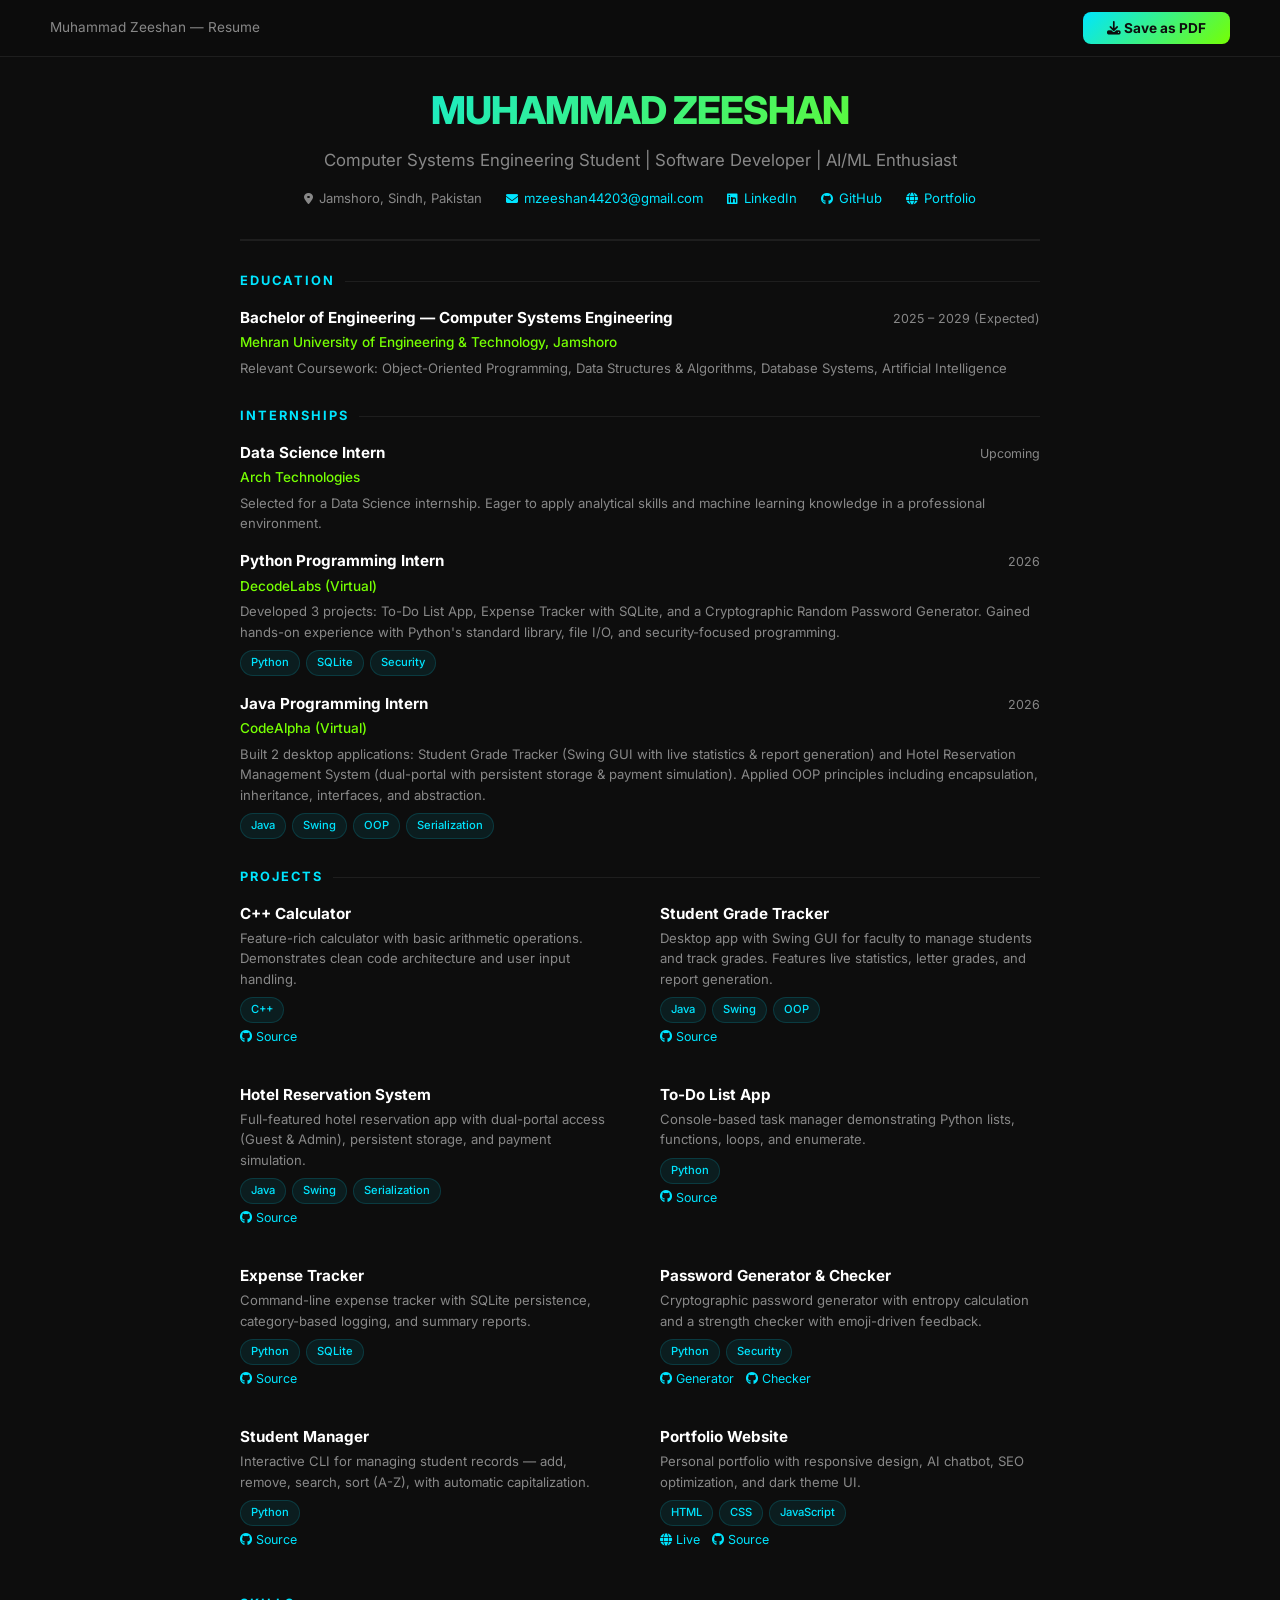
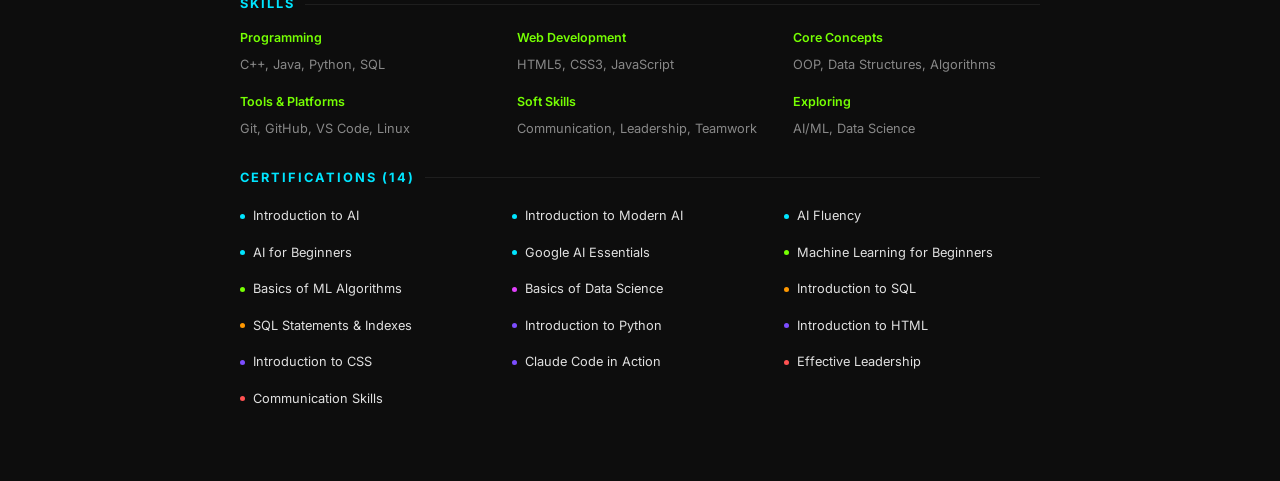
==== resume.html @ f9dbb237 "Add resume page with download button in certifications section" ====
<!DOCTYPE html>
<html lang="en">
<head>
    <meta charset="UTF-8">
    <meta name="viewport" content="width=device-width, initial-scale=1.0">
    <title>Muhammad Zeeshan — Resume</title>
    <link href="https://fonts.googleapis.com/css2?family=Inter:wght@300;400;500;600;700;800&display=swap" rel="stylesheet">
    <link rel="stylesheet" href="https://cdnjs.cloudflare.com/ajax/libs/font-awesome/6.5.1/css/all.min.css">
    <style>
        *, *::before, *::after { margin: 0; padding: 0; box-sizing: border-box; }

        :root {
            --bg: #0d0d0d;
            --card: #111111;
            --border: #1e1e1e;
            --text: #e0e0e0;
            --muted: #888888;
            --cyan: #00e5ff;
            --green: #76ff03;
            --pink: #e040fb;
        }

        body {
            font-family: 'Inter', -apple-system, sans-serif;
            background: var(--bg);
            color: var(--text);
            line-height: 1.6;
            min-height: 100vh;
        }

        .resume-page {
            max-width: 900px;
            margin: 0 auto;
            padding: 40px 50px;
            background: var(--bg);
        }

        .download-bar {
            position: fixed;
            top: 0;
            left: 0;
            right: 0;
            z-index: 100;
            background: rgba(13, 13, 13, 0.95);
            backdrop-filter: blur(10px);
            border-bottom: 1px solid var(--border);
            padding: 12px 50px;
            display: flex;
            justify-content: space-between;
            align-items: center;
        }

        .download-bar span {
            color: var(--muted);
            font-size: 0.85rem;
        }

        .download-btn {
            background: linear-gradient(135deg, var(--cyan), var(--green));
            color: #0d0d0d;
            border: none;
            padding: 8px 24px;
            border-radius: 8px;
            font-weight: 700;
            font-size: 0.85rem;
            cursor: pointer;
            font-family: inherit;
            transition: transform 0.2s, box-shadow 0.2s;
        }

        .download-btn:hover {
            transform: translateY(-1px);
            box-shadow: 0 4px 20px rgba(0, 229, 255, 0.3);
        }

        .resume-page { padding-top: 80px; }

        .header {
            text-align: center;
            padding-bottom: 30px;
            border-bottom: 2px solid var(--border);
            margin-bottom: 30px;
        }

        .header h1 {
            font-size: 2.4rem;
            font-weight: 800;
            background: linear-gradient(135deg, var(--cyan), var(--green));
            -webkit-background-clip: text;
            -webkit-text-fill-color: transparent;
            background-clip: text;
            letter-spacing: -1px;
        }

        .header .subtitle {
            font-size: 1.05rem;
            color: var(--muted);
            margin-top: 6px;
            font-weight: 400;
        }

        .contact-row {
            display: flex;
            justify-content: center;
            gap: 24px;
            margin-top: 14px;
            flex-wrap: wrap;
        }

        .contact-row a, .contact-row span {
            color: var(--muted);
            font-size: 0.82rem;
            text-decoration: none;
            display: flex;
            align-items: center;
            gap: 6px;
        }

        .contact-row a { color: var(--cyan); }
        .contact-row a:hover { text-decoration: underline; }
        .contact-row i { font-size: 0.75rem; }

        .section { margin-bottom: 28px; }

        .section-title {
            font-size: 0.8rem;
            font-weight: 700;
            text-transform: uppercase;
            letter-spacing: 2px;
            color: var(--cyan);
            margin-bottom: 14px;
            display: flex;
            align-items: center;
            gap: 10px;
        }

        .section-title::after {
            content: '';
            flex: 1;
            height: 1px;
            background: var(--border);
        }

        .two-col {
            display: grid;
            grid-template-columns: 1fr 1fr;
            gap: 20px 40px;
        }

        .item { margin-bottom: 16px; }
        .item-header { display: flex; justify-content: space-between; align-items: baseline; margin-bottom: 2px; }
        .item-title { font-weight: 700; font-size: 0.95rem; color: #fff; }
        .item-date { font-size: 0.78rem; color: var(--muted); white-space: nowrap; }
        .item-sub { font-size: 0.85rem; color: var(--green); font-weight: 500; margin-bottom: 4px; }
        .item-desc { font-size: 0.82rem; color: var(--muted); line-height: 1.55; }

        .tags { display: flex; flex-wrap: wrap; gap: 6px; margin-top: 8px; }
        .tag {
            font-size: 0.7rem;
            padding: 3px 10px;
            border-radius: 20px;
            background: rgba(0, 229, 255, 0.08);
            color: var(--cyan);
            border: 1px solid rgba(0, 229, 255, 0.15);
            font-weight: 500;
        }

        .certs-grid {
            display: grid;
            grid-template-columns: 1fr 1fr 1fr;
            gap: 8px 16px;
        }

        .cert-item {
            font-size: 0.8rem;
            color: var(--text);
            padding: 4px 0;
            display: flex;
            align-items: center;
            gap: 8px;
        }

        .cert-dot {
            width: 5px;
            height: 5px;
            border-radius: 50%;
            flex-shrink: 0;
        }

        .cert-dot.ai { background: var(--cyan); }
        .cert-dot.ml { background: var(--green); }
        .cert-dot.ds { background: var(--pink); }
        .cert-dot.sql { background: #ff9800; }
        .cert-dot.code { background: #7c4dff; }
        .cert-dot.lead { background: #ff5252; }

        .skills-grid {
            display: grid;
            grid-template-columns: 1fr 1fr 1fr;
            gap: 16px 30px;
        }

        .skill-group-title {
            font-size: 0.78rem;
            font-weight: 600;
            color: var(--green);
            margin-bottom: 6px;
        }

        .skill-group-list {
            font-size: 0.8rem;
            color: var(--muted);
            line-height: 1.7;
        }

        .link-list {
            display: flex;
            flex-wrap: wrap;
            gap: 12px;
            margin-top: 4px;
        }

        .link-list a {
            font-size: 0.78rem;
            color: var(--cyan);
            text-decoration: none;
            display: flex;
            align-items: center;
            gap: 4px;
        }

        .link-list a:hover { text-decoration: underline; }

        @media print {
            body { background: #fff; color: #222; }
            .download-bar { display: none !important; }
            .resume-page { padding: 20px 40px; max-width: 100%; }
            .header h1 { -webkit-text-fill-color: #0d7377; background: none; }
            .section-title { color: #0d7377; }
            .section-title::after { background: #ccc; }
            .item-sub { color: #2e7d32; }
            .item-desc, .contact-row span { color: #555; }
            .tag { border-color: #ccc; color: #333; background: #f5f5f5; }
            .cert-dot { print-color-adjust: exact; -webkit-print-color-adjust: exact; }
            .contact-row a { color: #0d7377; }
            .link-list a { color: #0d7377; }
        }

        @media (max-width: 700px) {
            .resume-page { padding: 20px; padding-top: 80px; }
            .download-bar { padding: 12px 20px; }
            .two-col { grid-template-columns: 1fr; }
            .certs-grid { grid-template-columns: 1fr 1fr; }
            .skills-grid { grid-template-columns: 1fr 1fr; }
            .header h1 { font-size: 1.8rem; }
        }
    </style>
</head>
<body>
    <div class="download-bar">
        <span>Muhammad Zeeshan — Resume</span>
        <button class="download-btn" onclick="window.print()">
            <i class="fas fa-download"></i> Save as PDF
        </button>
    </div>

    <div class="resume-page">
        <div class="header">
            <h1>MUHAMMAD ZEESHAN</h1>
            <p class="subtitle">Computer Systems Engineering Student | Software Developer | AI/ML Enthusiast</p>
            <div class="contact-row">
                <span><i class="fas fa-map-marker-alt"></i> Jamshoro, Sindh, Pakistan</span>
                <a href="mailto:mzeeshan44203@gmail.com"><i class="fas fa-envelope"></i> mzeeshan44203@gmail.com</a>
                <a href="https://linkedin.com/in/muhammad-zeeshan-0235b4385" target="_blank"><i class="fab fa-linkedin"></i> LinkedIn</a>
                <a href="https://github.com/Zeeshan1616" target="_blank"><i class="fab fa-github"></i> GitHub</a>
                <a href="https://zeeshan1616.github.io/Muhammad-Zeeshan/" target="_blank"><i class="fas fa-globe"></i> Portfolio</a>
            </div>
        </div>

        <div class="section">
            <div class="section-title">Education</div>
            <div class="item">
                <div class="item-header">
                    <span class="item-title">Bachelor of Engineering — Computer Systems Engineering</span>
                    <span class="item-date">2025 – 2029 (Expected)</span>
                </div>
                <div class="item-sub">Mehran University of Engineering & Technology, Jamshoro</div>
                <div class="item-desc">Relevant Coursework: Object-Oriented Programming, Data Structures & Algorithms, Database Systems, Artificial Intelligence</div>
            </div>
        </div>

        <div class="section">
            <div class="section-title">Internships</div>
            <div class="item">
                <div class="item-header">
                    <span class="item-title">Data Science Intern</span>
                    <span class="item-date">Upcoming</span>
                </div>
                <div class="item-sub">Arch Technologies</div>
                <div class="item-desc">Selected for a Data Science internship. Eager to apply analytical skills and machine learning knowledge in a professional environment.</div>
            </div>
            <div class="item">
                <div class="item-header">
                    <span class="item-title">Python Programming Intern</span>
                    <span class="item-date">2026</span>
                </div>
                <div class="item-sub">DecodeLabs (Virtual)</div>
                <div class="item-desc">Developed 3 projects: To-Do List App, Expense Tracker with SQLite, and a Cryptographic Random Password Generator. Gained hands-on experience with Python's standard library, file I/O, and security-focused programming.</div>
                <div class="tags"><span class="tag">Python</span><span class="tag">SQLite</span><span class="tag">Security</span></div>
            </div>
            <div class="item">
                <div class="item-header">
                    <span class="item-title">Java Programming Intern</span>
                    <span class="item-date">2026</span>
                </div>
                <div class="item-sub">CodeAlpha (Virtual)</div>
                <div class="item-desc">Built 2 desktop applications: Student Grade Tracker (Swing GUI with live statistics & report generation) and Hotel Reservation Management System (dual-portal with persistent storage & payment simulation). Applied OOP principles including encapsulation, inheritance, interfaces, and abstraction.</div>
                <div class="tags"><span class="tag">Java</span><span class="tag">Swing</span><span class="tag">OOP</span><span class="tag">Serialization</span></div>
            </div>
        </div>

        <div class="section">
            <div class="section-title">Projects</div>
            <div class="two-col">
                <div class="item">
                    <div class="item-header">
                        <span class="item-title">C++ Calculator</span>
                    </div>
                    <div class="item-desc">Feature-rich calculator with basic arithmetic operations. Demonstrates clean code architecture and user input handling.</div>
                    <div class="tags"><span class="tag">C++</span></div>
                    <div class="link-list"><a href="https://github.com/Zeeshan1616/C-Calculator" target="_blank"><i class="fab fa-github"></i> Source</a></div>
                </div>
                <div class="item">
                    <div class="item-header">
                        <span class="item-title">Student Grade Tracker</span>
                    </div>
                    <div class="item-desc">Desktop app with Swing GUI for faculty to manage students and track grades. Features live statistics, letter grades, and report generation.</div>
                    <div class="tags"><span class="tag">Java</span><span class="tag">Swing</span><span class="tag">OOP</span></div>
                    <div class="link-list"><a href="https://github.com/Zeeshan1616/CodeAlpha-Task-1" target="_blank"><i class="fab fa-github"></i> Source</a></div>
                </div>
                <div class="item">
                    <div class="item-header">
                        <span class="item-title">Hotel Reservation System</span>
                    </div>
                    <div class="item-desc">Full-featured hotel reservation app with dual-portal access (Guest & Admin), persistent storage, and payment simulation.</div>
                    <div class="tags"><span class="tag">Java</span><span class="tag">Swing</span><span class="tag">Serialization</span></div>
                    <div class="link-list"><a href="https://github.com/Zeeshan1616/CodeAlpha-Task-2" target="_blank"><i class="fab fa-github"></i> Source</a></div>
                </div>
                <div class="item">
                    <div class="item-header">
                        <span class="item-title">To-Do List App</span>
                    </div>
                    <div class="item-desc">Console-based task manager demonstrating Python lists, functions, loops, and enumerate.</div>
                    <div class="tags"><span class="tag">Python</span></div>
                    <div class="link-list"><a href="https://github.com/Zeeshan1616/DecodeLabs-Internship/tree/Task-1" target="_blank"><i class="fab fa-github"></i> Source</a></div>
                </div>
                <div class="item">
                    <div class="item-header">
                        <span class="item-title">Expense Tracker</span>
                    </div>
                    <div class="item-desc">Command-line expense tracker with SQLite persistence, category-based logging, and summary reports.</div>
                    <div class="tags"><span class="tag">Python</span><span class="tag">SQLite</span></div>
                    <div class="link-list"><a href="https://github.com/Zeeshan1616/DecodeLabs-Internship/tree/Task-2" target="_blank"><i class="fab fa-github"></i> Source</a></div>
                </div>
                <div class="item">
                    <div class="item-header">
                        <span class="item-title">Password Generator & Checker</span>
                    </div>
                    <div class="item-desc">Cryptographic password generator with entropy calculation and a strength checker with emoji-driven feedback.</div>
                    <div class="tags"><span class="tag">Python</span><span class="tag">Security</span></div>
                    <div class="link-list">
                        <a href="https://github.com/Zeeshan1616/DecodeLabs-Internship/tree/Task-3" target="_blank"><i class="fab fa-github"></i> Generator</a>
                        <a href="https://github.com/Zeeshan1616/Python/tree/Password-Checker-version-1" target="_blank"><i class="fab fa-github"></i> Checker</a>
                    </div>
                </div>
                <div class="item">
                    <div class="item-header">
                        <span class="item-title">Student Manager</span>
                    </div>
                    <div class="item-desc">Interactive CLI for managing student records — add, remove, search, sort (A-Z), with automatic capitalization.</div>
                    <div class="tags"><span class="tag">Python</span></div>
                    <div class="link-list"><a href="https://github.com/Zeeshan1616/Python/tree/Student-Management-System" target="_blank"><i class="fab fa-github"></i> Source</a></div>
                </div>
                <div class="item">
                    <div class="item-header">
                        <span class="item-title">Portfolio Website</span>
                    </div>
                    <div class="item-desc">Personal portfolio with responsive design, AI chatbot, SEO optimization, and dark theme UI.</div>
                    <div class="tags"><span class="tag">HTML</span><span class="tag">CSS</span><span class="tag">JavaScript</span></div>
                    <div class="link-list">
                        <a href="https://zeeshan1616.github.io/Muhammad-Zeeshan/" target="_blank"><i class="fas fa-globe"></i> Live</a>
                        <a href="https://github.com/Zeeshan1616/Muhammad-Zeeshan" target="_blank"><i class="fab fa-github"></i> Source</a>
                    </div>
                </div>
            </div>
        </div>

        <div class="section">
            <div class="section-title">Skills</div>
            <div class="skills-grid">
                <div>
                    <div class="skill-group-title">Programming</div>
                    <div class="skill-group-list">C++, Java, Python, SQL</div>
                </div>
                <div>
                    <div class="skill-group-title">Web Development</div>
                    <div class="skill-group-list">HTML5, CSS3, JavaScript</div>
                </div>
                <div>
                    <div class="skill-group-title">Core Concepts</div>
                    <div class="skill-group-list">OOP, Data Structures, Algorithms</div>
                </div>
                <div>
                    <div class="skill-group-title">Tools & Platforms</div>
                    <div class="skill-group-list">Git, GitHub, VS Code, Linux</div>
                </div>
                <div>
                    <div class="skill-group-title">Soft Skills</div>
                    <div class="skill-group-list">Communication, Leadership, Teamwork</div>
                </div>
                <div>
                    <div class="skill-group-title">Exploring</div>
                    <div class="skill-group-list">AI/ML, Data Science</div>
                </div>
            </div>
        </div>

        <div class="section">
            <div class="section-title">Certifications (14)</div>
            <div class="certs-grid">
                <div class="cert-item"><span class="cert-dot ai"></span> Introduction to AI</div>
                <div class="cert-item"><span class="cert-dot ai"></span> Introduction to Modern AI</div>
                <div class="cert-item"><span class="cert-dot ai"></span> AI Fluency</div>
                <div class="cert-item"><span class="cert-dot ai"></span> AI for Beginners</div>
                <div class="cert-item"><span class="cert-dot ai"></span> Google AI Essentials</div>
                <div class="cert-item"><span class="cert-dot ml"></span> Machine Learning for Beginners</div>
                <div class="cert-item"><span class="cert-dot ml"></span> Basics of ML Algorithms</div>
                <div class="cert-item"><span class="cert-dot ds"></span> Basics of Data Science</div>
                <div class="cert-item"><span class="cert-dot sql"></span> Introduction to SQL</div>
                <div class="cert-item"><span class="cert-dot sql"></span> SQL Statements & Indexes</div>
                <div class="cert-item"><span class="cert-dot code"></span> Introduction to Python</div>
                <div class="cert-item"><span class="cert-dot code"></span> Introduction to HTML</div>
                <div class="cert-item"><span class="cert-dot code"></span> Introduction to CSS</div>
                <div class="cert-item"><span class="cert-dot code"></span> Claude Code in Action</div>
                <div class="cert-item"><span class="cert-dot lead"></span> Effective Leadership</div>
                <div class="cert-item"><span class="cert-dot lead"></span> Communication Skills</div>
            </div>
        </div>
    </div>
</body>
</html>
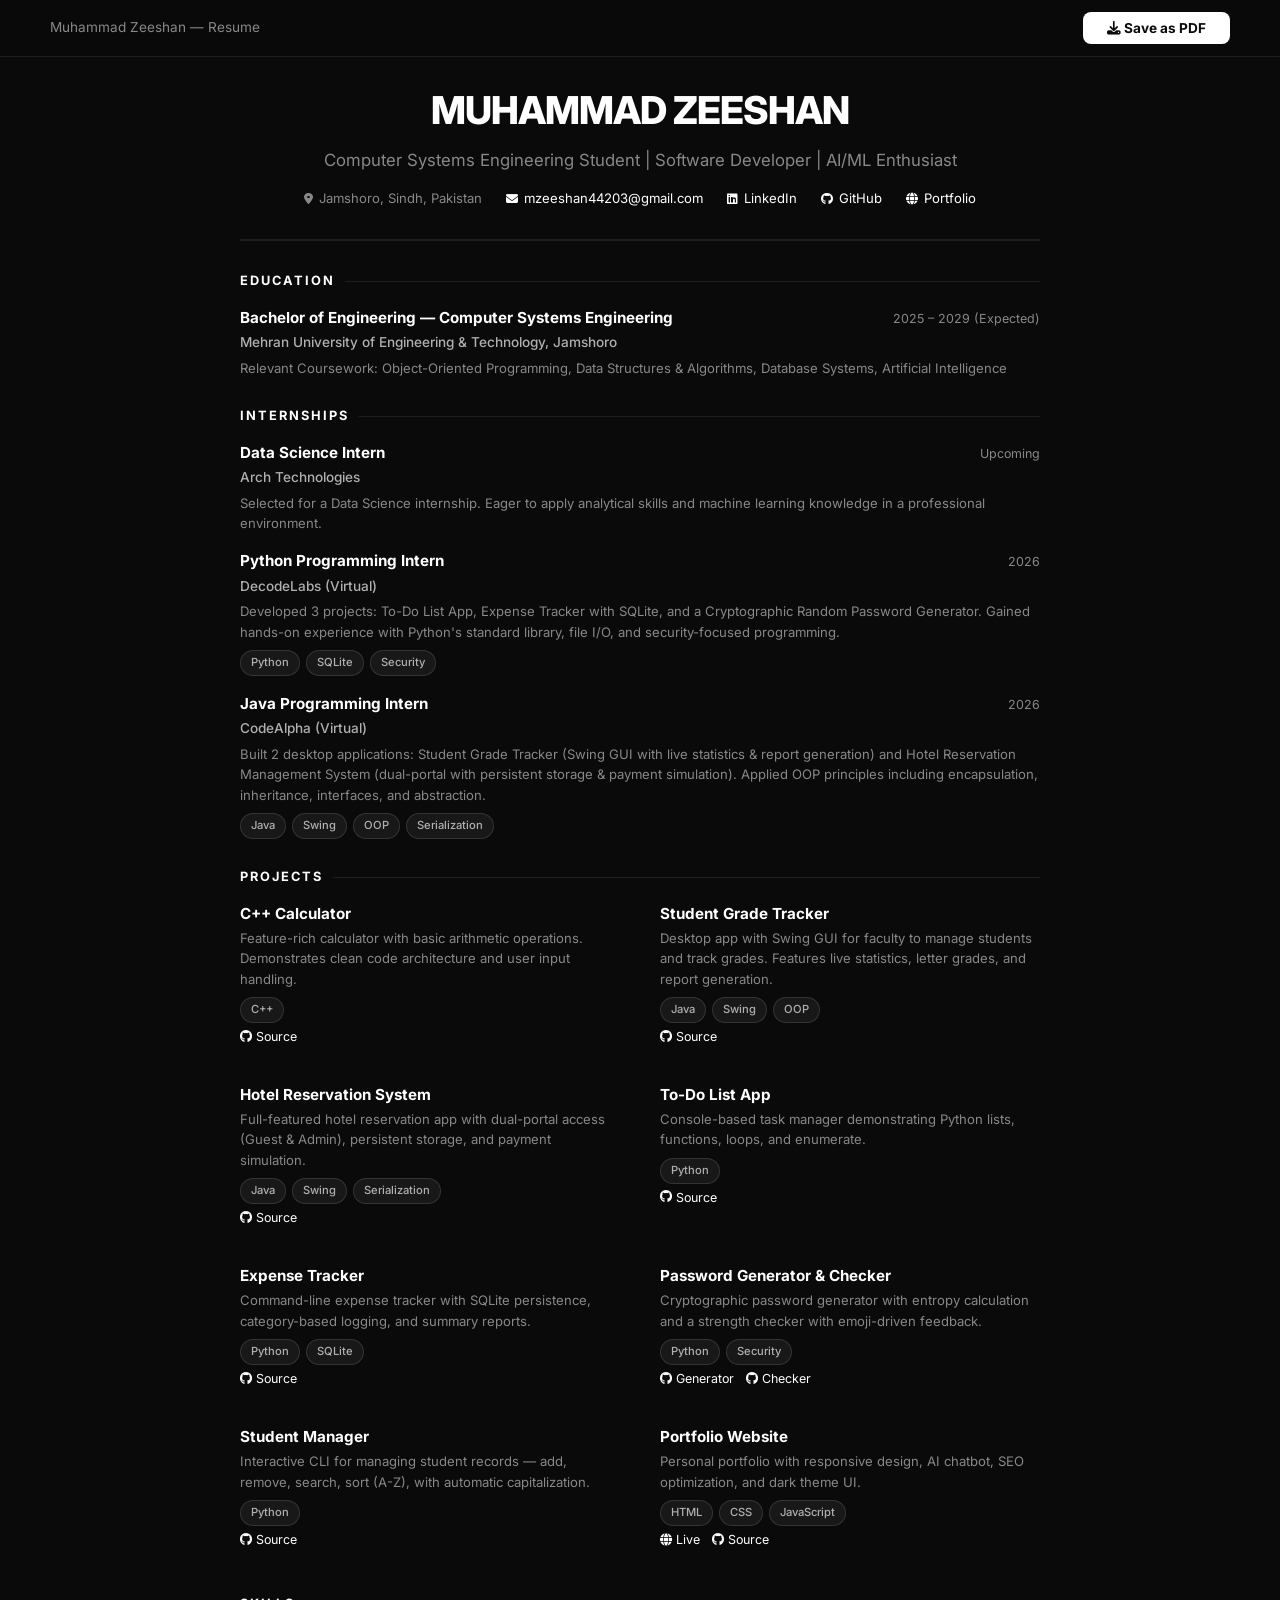
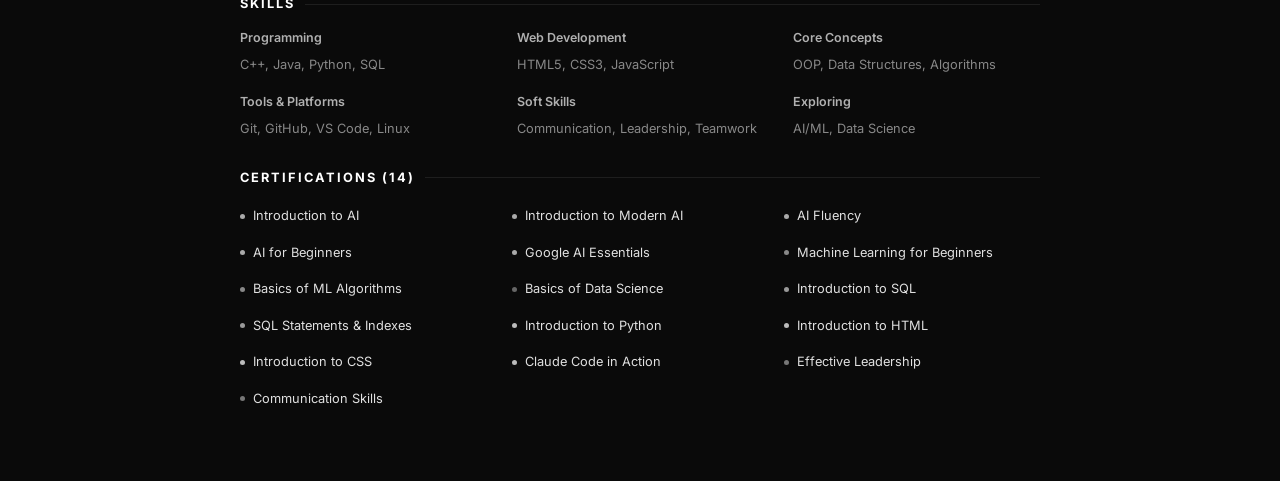
==== commit 9f2cd7e8: "grey theme overhaul: boost contrast, fix colors, move stats, polish UI" ====
--- a/resume.html
+++ b/resume.html
@@ -10,14 +10,13 @@
         *, *::before, *::after { margin: 0; padding: 0; box-sizing: border-box; }
 
         :root {
-            --bg: #0d0d0d;
+            --bg: #0a0a0a;
             --card: #111111;
             --border: #1e1e1e;
             --text: #e0e0e0;
             --muted: #888888;
-            --cyan: #00e5ff;
-            --green: #76ff03;
-            --pink: #e040fb;
+            --accent: #ffffff;
+            --accent2: #b0b0b0;
         }
 
         body {
@@ -41,7 +40,7 @@
             left: 0;
             right: 0;
             z-index: 100;
-            background: rgba(13, 13, 13, 0.95);
+            background: rgba(10, 10, 10, 0.95);
             backdrop-filter: blur(10px);
             border-bottom: 1px solid var(--border);
             padding: 12px 50px;
@@ -56,8 +55,8 @@
         }
 
         .download-btn {
-            background: linear-gradient(135deg, var(--cyan), var(--green));
-            color: #0d0d0d;
+            background: var(--accent);
+            color: #0a0a0a;
             border: none;
             padding: 8px 24px;
             border-radius: 8px;
@@ -70,7 +69,7 @@
 
         .download-btn:hover {
             transform: translateY(-1px);
-            box-shadow: 0 4px 20px rgba(0, 229, 255, 0.3);
+            box-shadow: 0 4px 20px rgba(255, 255, 255, 0.15);
         }
 
         .resume-page { padding-top: 80px; }
@@ -85,10 +84,7 @@
         .header h1 {
             font-size: 2.4rem;
             font-weight: 800;
-            background: linear-gradient(135deg, var(--cyan), var(--green));
-            -webkit-background-clip: text;
-            -webkit-text-fill-color: transparent;
-            background-clip: text;
+            color: var(--accent);
             letter-spacing: -1px;
         }
 
@@ -116,7 +112,7 @@
             gap: 6px;
         }
 
-        .contact-row a { color: var(--cyan); }
+        .contact-row a { color: var(--accent); }
         .contact-row a:hover { text-decoration: underline; }
         .contact-row i { font-size: 0.75rem; }
 
@@ -127,7 +123,7 @@
             font-weight: 700;
             text-transform: uppercase;
             letter-spacing: 2px;
-            color: var(--cyan);
+            color: var(--accent);
             margin-bottom: 14px;
             display: flex;
             align-items: center;
@@ -151,7 +147,7 @@
         .item-header { display: flex; justify-content: space-between; align-items: baseline; margin-bottom: 2px; }
         .item-title { font-weight: 700; font-size: 0.95rem; color: #fff; }
         .item-date { font-size: 0.78rem; color: var(--muted); white-space: nowrap; }
-        .item-sub { font-size: 0.85rem; color: var(--green); font-weight: 500; margin-bottom: 4px; }
+        .item-sub { font-size: 0.85rem; color: var(--accent2); font-weight: 500; margin-bottom: 4px; }
         .item-desc { font-size: 0.82rem; color: var(--muted); line-height: 1.55; }
 
         .tags { display: flex; flex-wrap: wrap; gap: 6px; margin-top: 8px; }
@@ -159,9 +155,9 @@
             font-size: 0.7rem;
             padding: 3px 10px;
             border-radius: 20px;
-            background: rgba(0, 229, 255, 0.08);
-            color: var(--cyan);
-            border: 1px solid rgba(0, 229, 255, 0.15);
+            background: rgba(255, 255, 255, 0.06);
+            color: var(--accent2);
+            border: 1px solid rgba(255, 255, 255, 0.12);
             font-weight: 500;
         }
 
@@ -187,12 +183,12 @@
             flex-shrink: 0;
         }
 
-        .cert-dot.ai { background: var(--cyan); }
-        .cert-dot.ml { background: var(--green); }
-        .cert-dot.ds { background: var(--pink); }
-        .cert-dot.sql { background: #ff9800; }
-        .cert-dot.code { background: #7c4dff; }
-        .cert-dot.lead { background: #ff5252; }
+        .cert-dot.ai { background: #aaa; }
+        .cert-dot.ml { background: #888; }
+        .cert-dot.ds { background: #666; }
+        .cert-dot.sql { background: #999; }
+        .cert-dot.code { background: #bbb; }
+        .cert-dot.lead { background: #777; }
 
         .skills-grid {
             display: grid;
@@ -203,7 +199,7 @@
         .skill-group-title {
             font-size: 0.78rem;
             font-weight: 600;
-            color: var(--green);
+            color: var(--accent2);
             margin-bottom: 6px;
         }
 
@@ -222,7 +218,7 @@
 
         .link-list a {
             font-size: 0.78rem;
-            color: var(--cyan);
+            color: var(--accent);
             text-decoration: none;
             display: flex;
             align-items: center;
@@ -235,15 +231,15 @@
             body { background: #fff; color: #222; }
             .download-bar { display: none !important; }
             .resume-page { padding: 20px 40px; max-width: 100%; }
-            .header h1 { -webkit-text-fill-color: #0d7377; background: none; }
-            .section-title { color: #0d7377; }
+            .header h1 { -webkit-text-fill-color: #333; color: #333; }
+            .section-title { color: #555; }
             .section-title::after { background: #ccc; }
-            .item-sub { color: #2e7d32; }
+            .item-sub { color: #555; }
             .item-desc, .contact-row span { color: #555; }
-            .tag { border-color: #ccc; color: #333; background: #f5f5f5; }
+            .tag { border-color: #ccc; color: #666; background: #f5f5f5; }
             .cert-dot { print-color-adjust: exact; -webkit-print-color-adjust: exact; }
-            .contact-row a { color: #0d7377; }
-            .link-list a { color: #0d7377; }
+            .contact-row a { color: #333; }
+            .link-list a { color: #333; }
         }
 
         @media (max-width: 700px) {
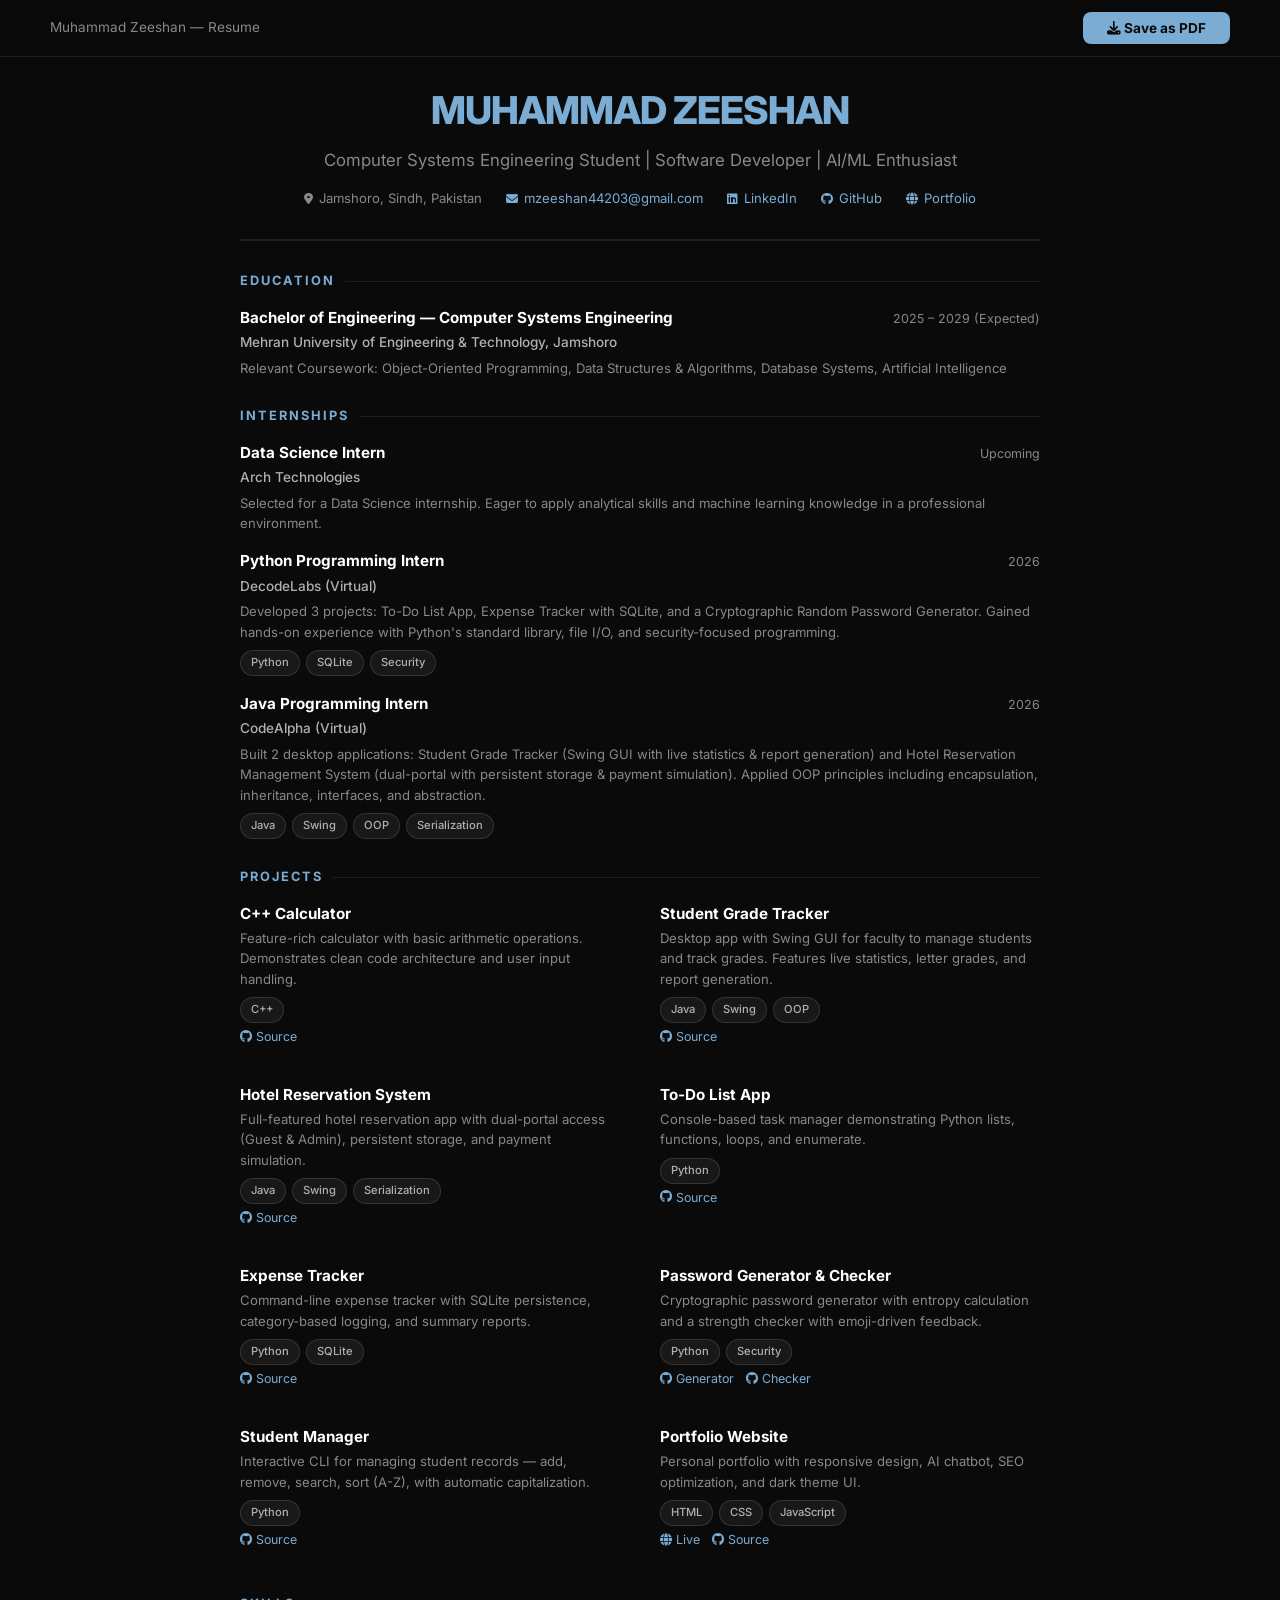
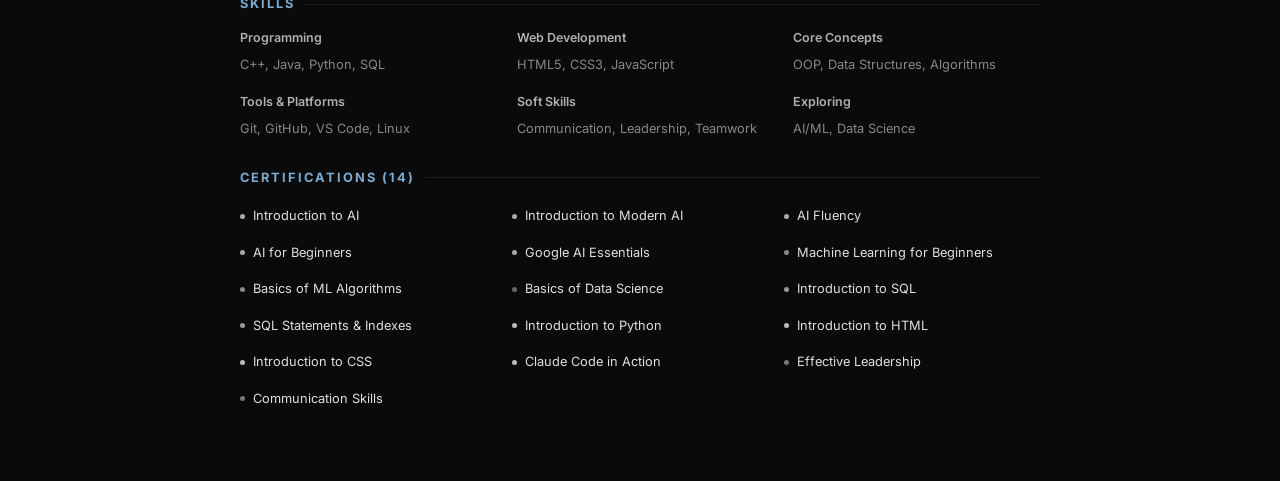
==== commit 63815948: "add subtle accent color, restore color to profile pic and badges, polish" ====
--- a/resume.html
+++ b/resume.html
@@ -15,7 +15,7 @@
             --border: #1e1e1e;
             --text: #e0e0e0;
             --muted: #888888;
-            --accent: #ffffff;
+            --accent: #7aacd4;
             --accent2: #b0b0b0;
         }
 
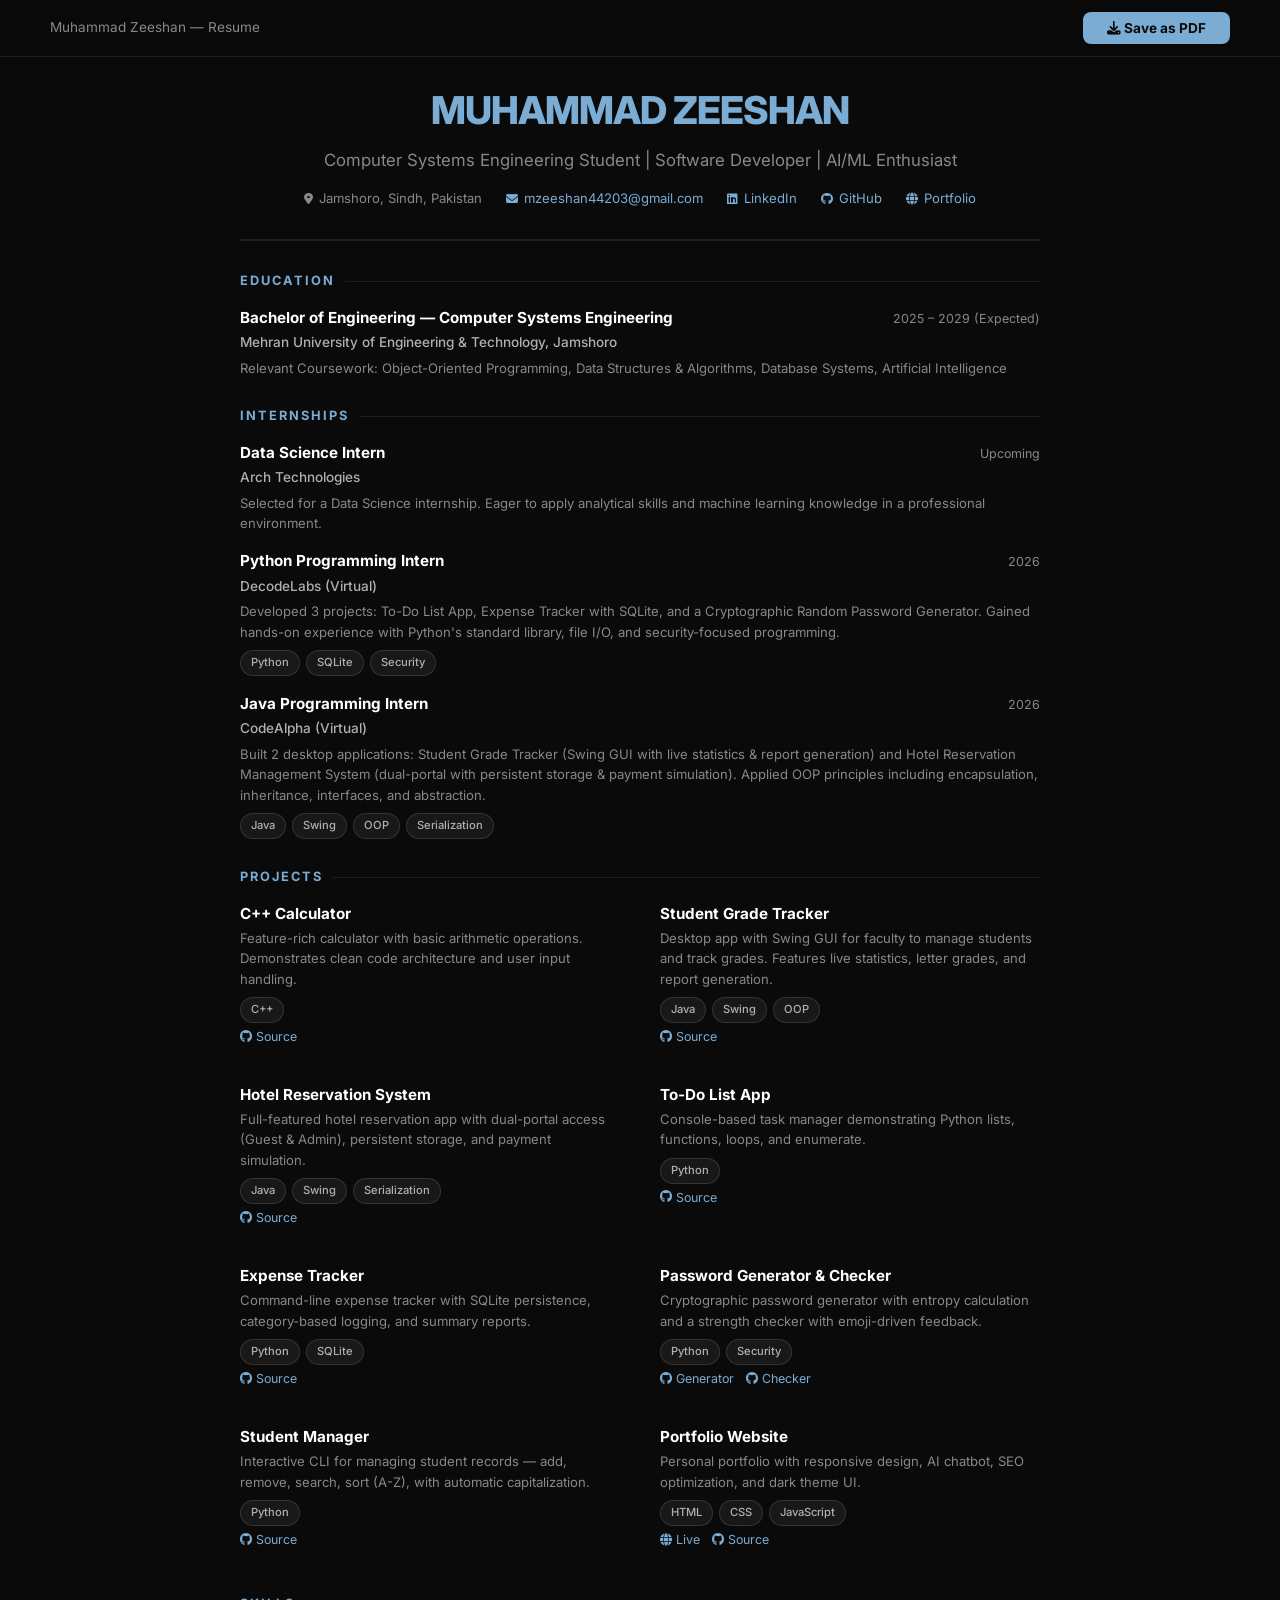
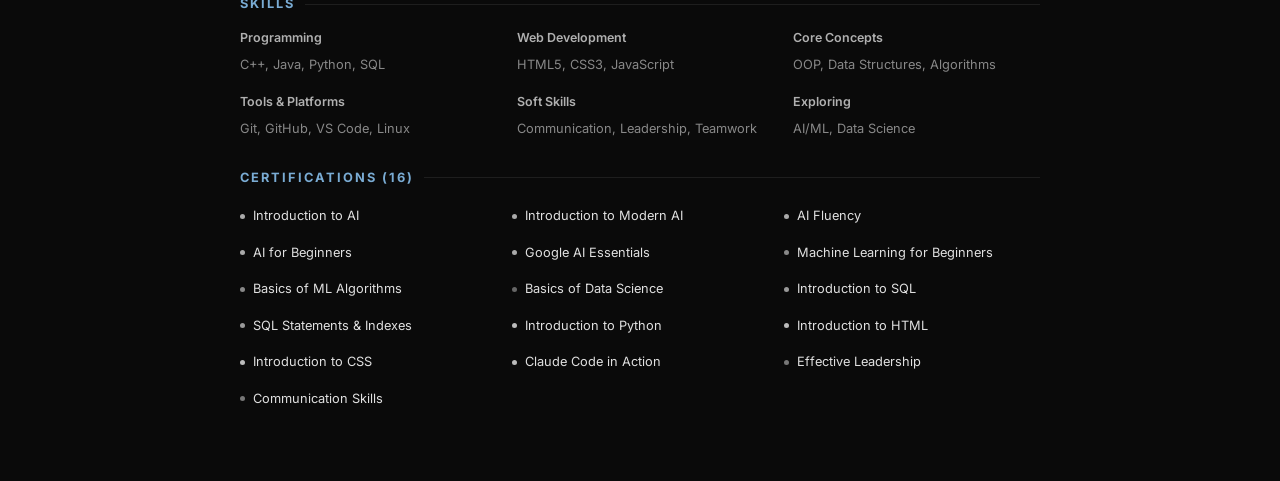
==== commit 2e3f75ee: "Fix stats counter, intro visibility, cert count consistency" ====
--- a/resume.html
+++ b/resume.html
@@ -422,7 +422,7 @@
         </div>
 
         <div class="section">
-            <div class="section-title">Certifications (14)</div>
+            <div class="section-title">Certifications (16)</div>
             <div class="certs-grid">
                 <div class="cert-item"><span class="cert-dot ai"></span> Introduction to AI</div>
                 <div class="cert-item"><span class="cert-dot ai"></span> Introduction to Modern AI</div>
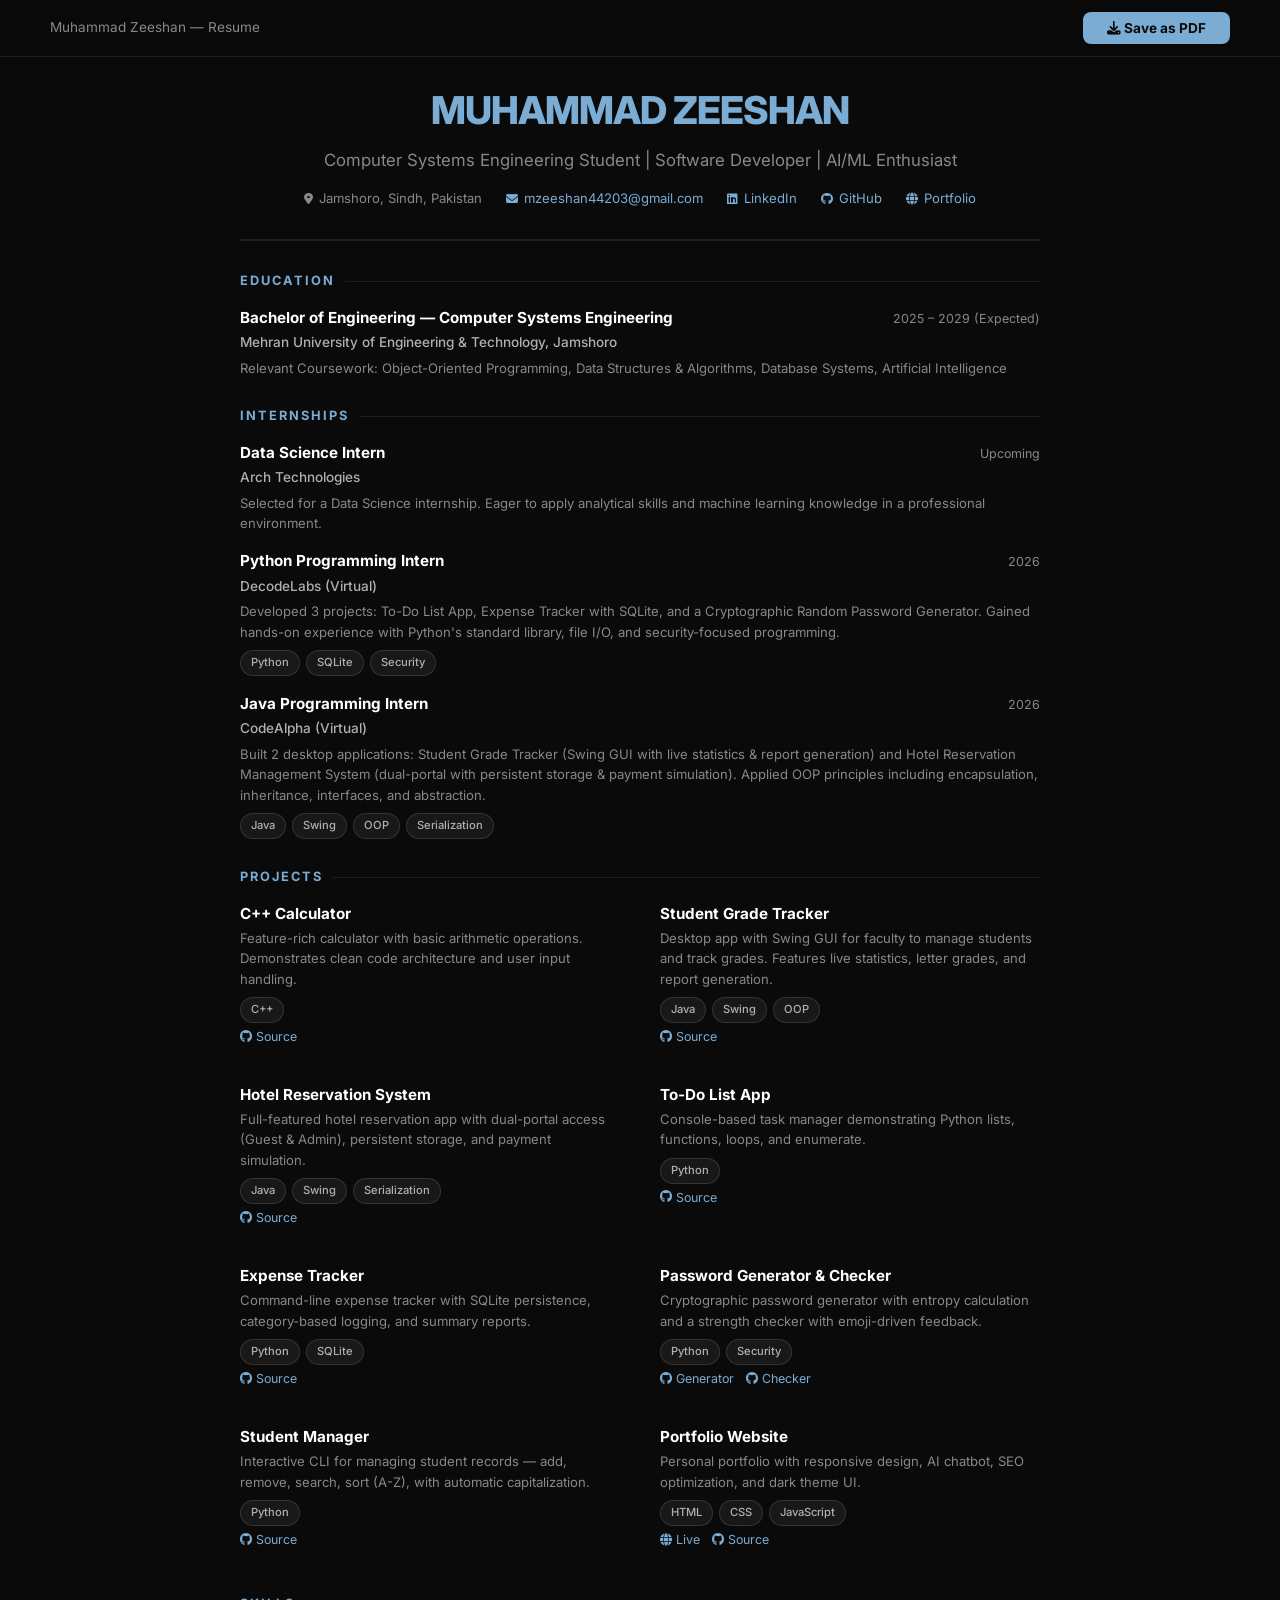
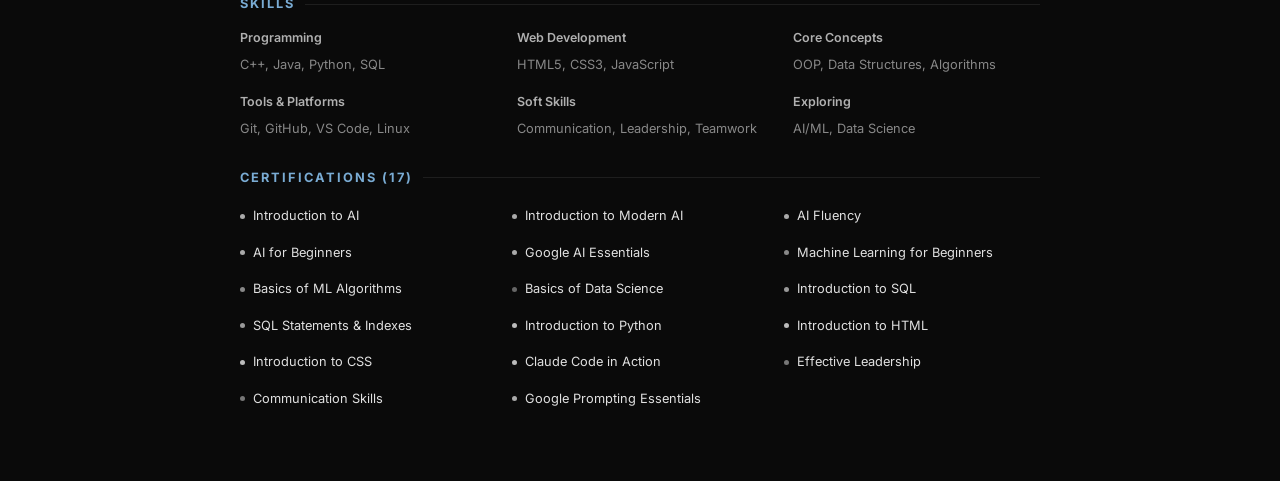
==== commit 11e10cdb: "Add Google Prompting Essentials certificate and update cert count to 17" ====
--- a/resume.html
+++ b/resume.html
@@ -422,7 +422,7 @@
         </div>
 
         <div class="section">
-            <div class="section-title">Certifications (16)</div>
+            <div class="section-title">Certifications (17)</div>
             <div class="certs-grid">
                 <div class="cert-item"><span class="cert-dot ai"></span> Introduction to AI</div>
                 <div class="cert-item"><span class="cert-dot ai"></span> Introduction to Modern AI</div>
@@ -440,6 +440,7 @@
                 <div class="cert-item"><span class="cert-dot code"></span> Claude Code in Action</div>
                 <div class="cert-item"><span class="cert-dot lead"></span> Effective Leadership</div>
                 <div class="cert-item"><span class="cert-dot lead"></span> Communication Skills</div>
+                <div class="cert-item"><span class="cert-dot ai"></span> Google Prompting Essentials</div>
             </div>
         </div>
     </div>
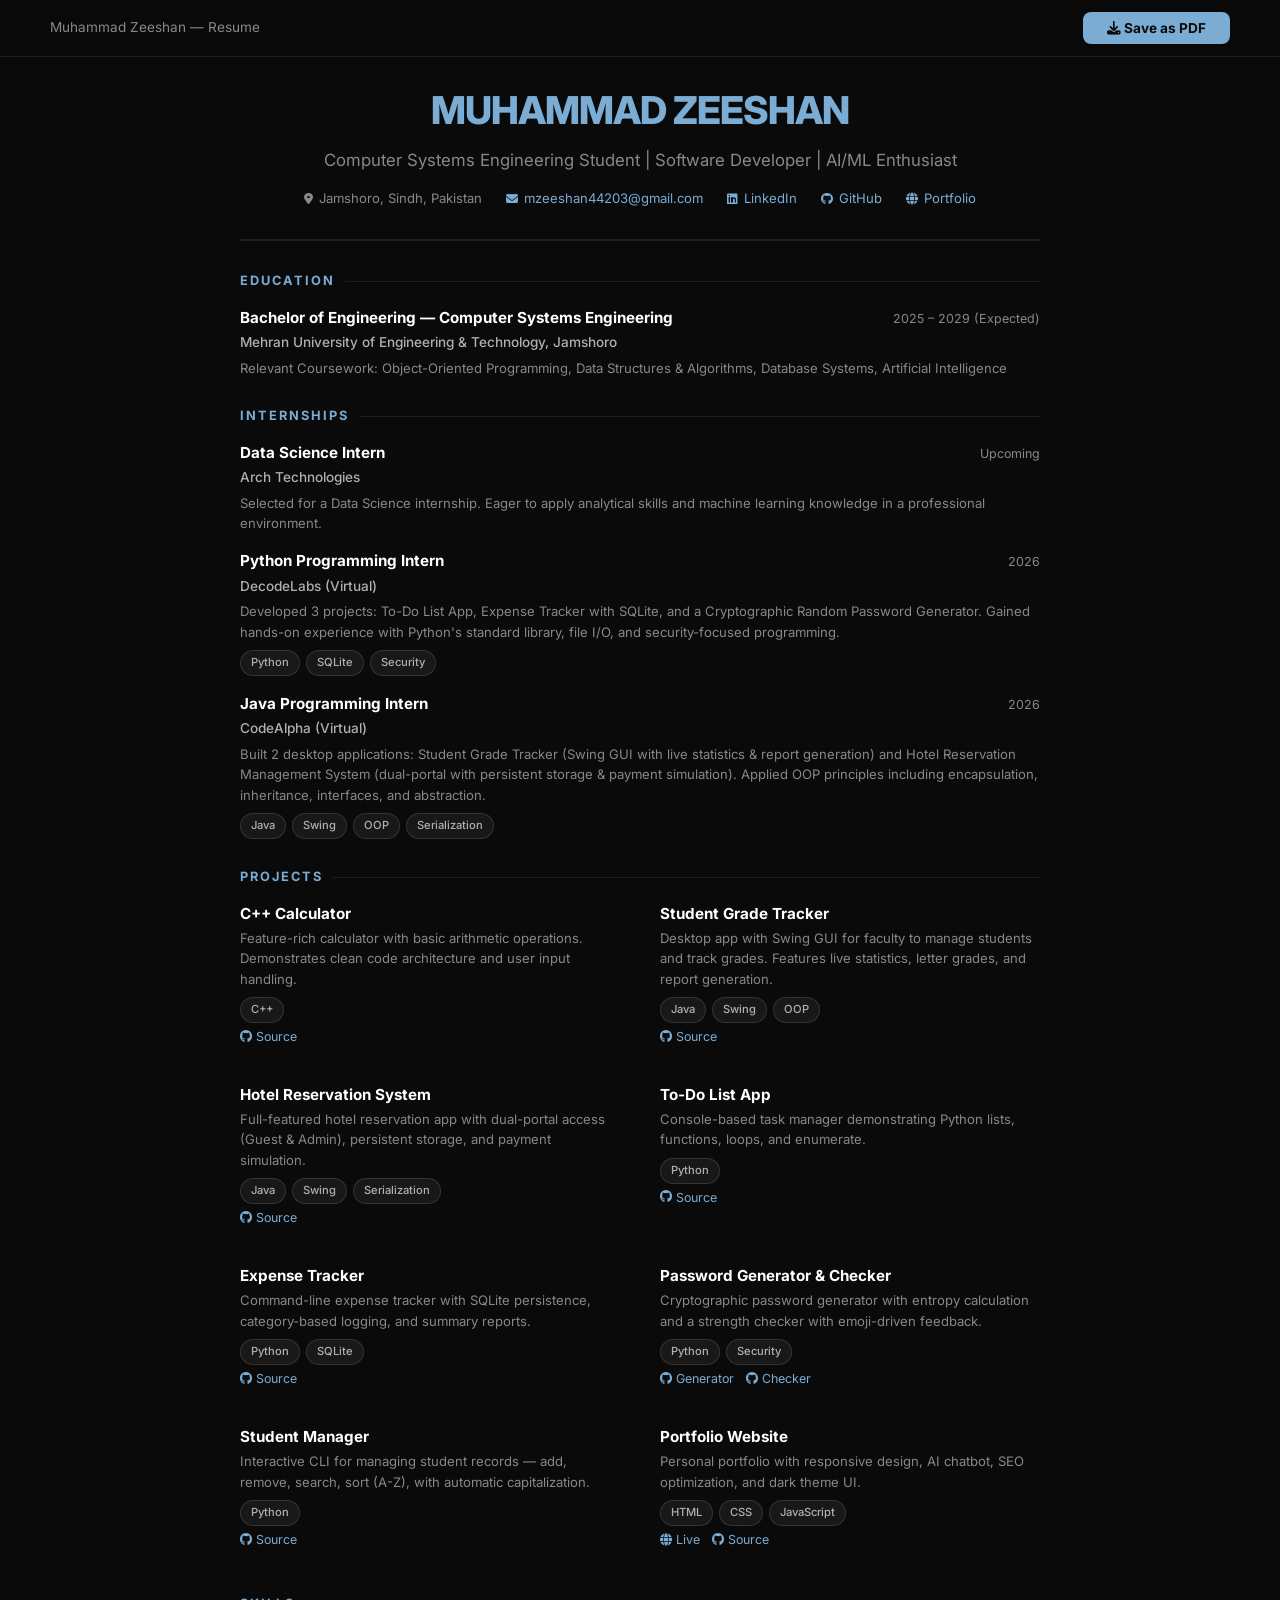
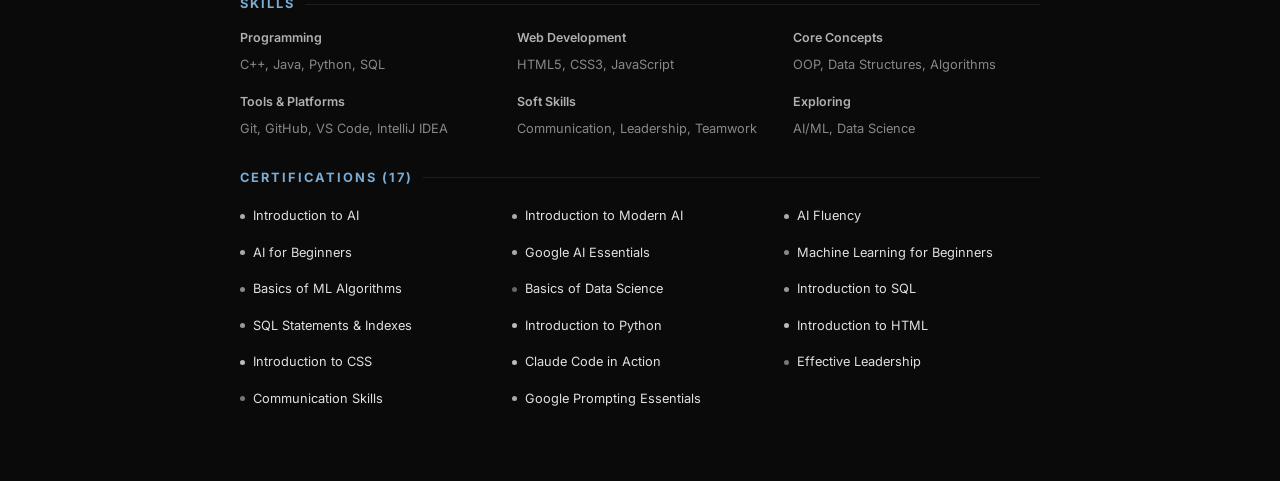
==== commit b59e009e: "fix: resolve 11 website bugs (skill bars, PDF zoom, chatbot count, FAQ, resume, a11y, form, sitemap)" ====
--- a/resume.html
+++ b/resume.html
@@ -4,6 +4,8 @@
     <meta charset="UTF-8">
     <meta name="viewport" content="width=device-width, initial-scale=1.0">
     <title>Muhammad Zeeshan — Resume</title>
+    <meta name="description" content="Resume of Muhammad Zeeshan — Computer Systems Engineering student at MUET with internships at CodeAlpha and DecodeLabs, 9+ projects, and 17 certifications in AI/ML, Data Science, and software development.">
+    <link rel="icon" type="image/svg+xml" href="favicon.svg">
     <link href="https://fonts.googleapis.com/css2?family=Inter:wght@300;400;500;600;700;800&display=swap" rel="stylesheet">
     <link rel="stylesheet" href="https://cdnjs.cloudflare.com/ajax/libs/font-awesome/6.5.1/css/all.min.css">
     <style>
@@ -408,7 +410,7 @@
                 </div>
                 <div>
                     <div class="skill-group-title">Tools & Platforms</div>
-                    <div class="skill-group-list">Git, GitHub, VS Code, Linux</div>
+                    <div class="skill-group-list">Git, GitHub, VS Code, IntelliJ IDEA</div>
                 </div>
                 <div>
                     <div class="skill-group-title">Soft Skills</div>
